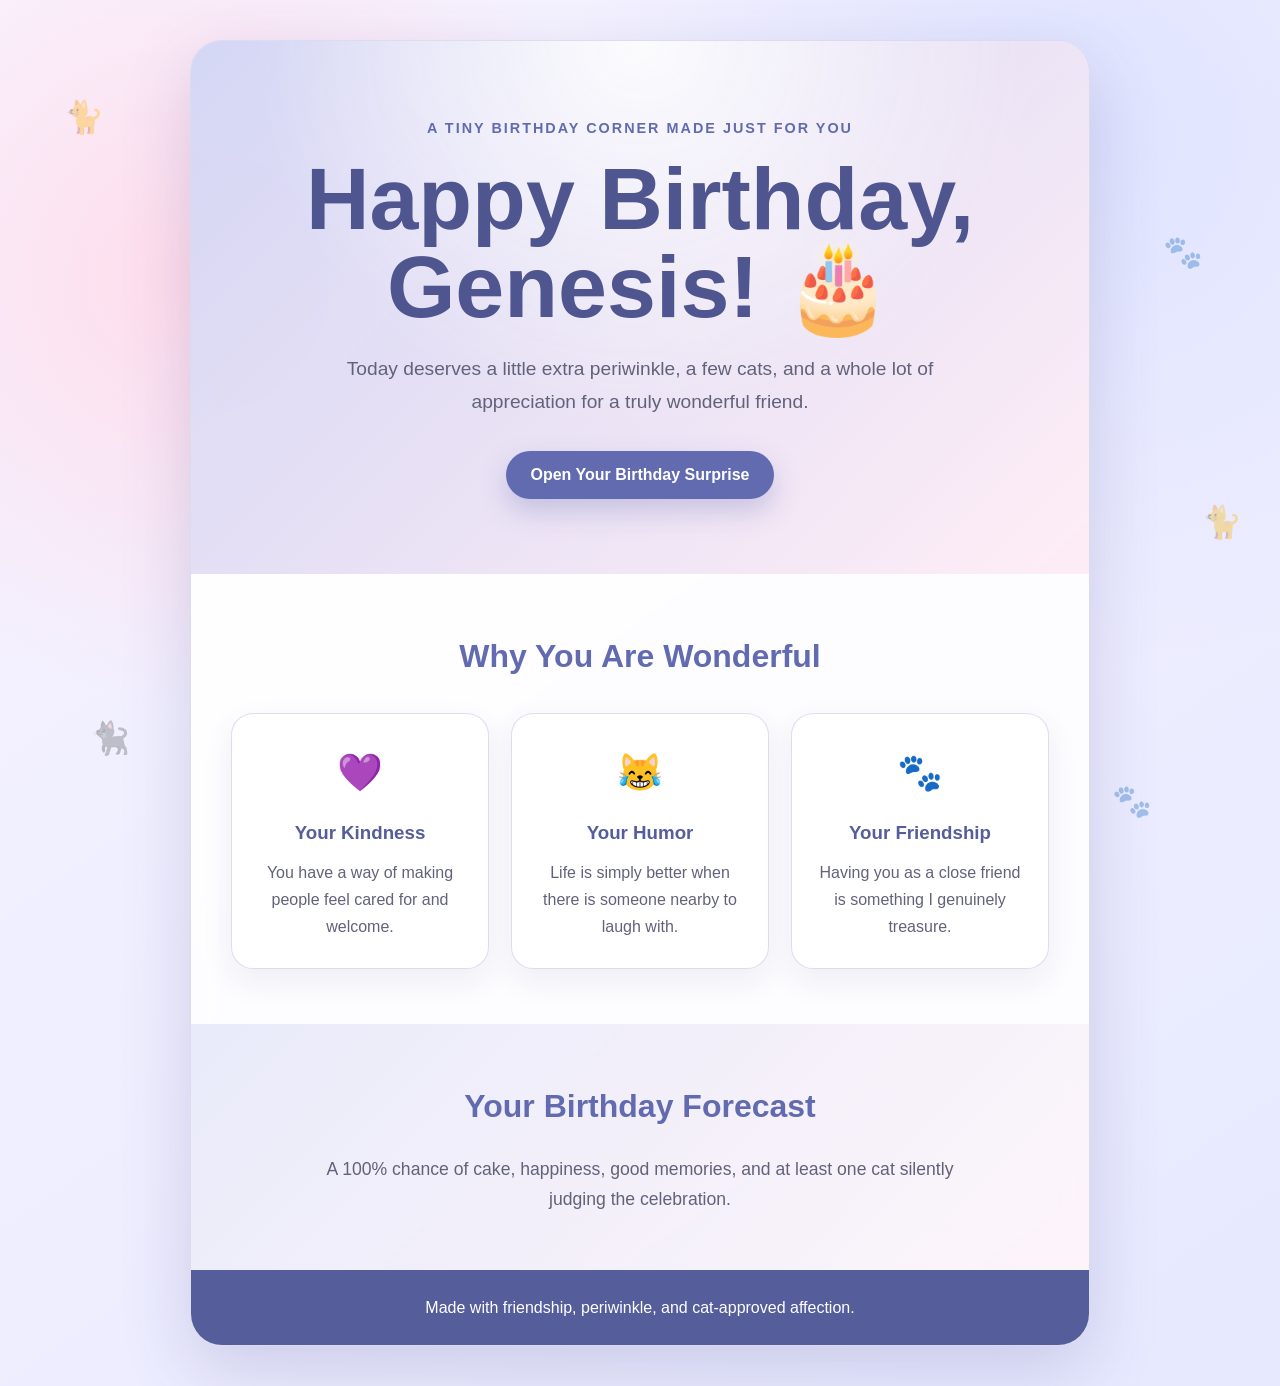
==== genesis/index.html @ 80a0580d "feat: add Genesis birthday dedication page" ====
<!DOCTYPE html>
<html lang="en">
<head>
  <meta charset="UTF-8" />
  <meta name="viewport" content="width=device-width, initial-scale=1.0" />

  <title>Happy Birthday, Genesis!</title>

  <link rel="stylesheet" href="style.css" />
</head>

<body>

  <div class="floating-cats" aria-hidden="true">
    <span>🐈</span>
    <span>🐾</span>
    <span>🐈‍⬛</span>
    <span>🐾</span>
    <span>🐈</span>
  </div>

  <main class="birthday-card">

    <section class="hero">
      <p class="eyebrow">A tiny birthday corner made just for you</p>

      <h1>Happy Birthday, Genesis! 🎂</h1>

      <p class="intro">
        Today deserves a little extra periwinkle, a few cats,
        and a whole lot of appreciation for a truly wonderful friend.
      </p>

      <button id="surprise-button" type="button">
        Open Your Birthday Surprise
      </button>
    </section>

    <section id="surprise-message" class="surprise hidden">
      <div class="cat-icon">🐈‍⬛</div>

      <h2>A Note for You</h2>

      <p>
        Genesis, I am extremely grateful that I was able to meet you
        and keep you close as such a great friend.
      </p>

      <p>
        You bring kindness, laughter, and your own special energy into
        the lives of the people around you. Knowing you has made my life
        brighter, and I hope today reminds you how appreciated you truly are.
      </p>

      <p>
        Thank you for being someone I can laugh with, talk to, and count on.
        I hope this new year of your life brings you happiness, peaceful moments,
        unforgettable memories, and possibly an unreasonable number of cats.
      </p>

      <p class="closing">
        Happy birthday, Genesis. I am very lucky to call you my friend. 💜
      </p>
    </section>

    <section class="reasons">
      <h2>Why You Are Wonderful</h2>

      <div class="reason-grid">

        <article class="reason-card">
          <span>💜</span>
          <h3>Your Kindness</h3>
          <p>
            You have a way of making people feel cared for and welcome.
          </p>
        </article>

        <article class="reason-card">
          <span>😹</span>
          <h3>Your Humor</h3>
          <p>
            Life is simply better when there is someone nearby to laugh with.
          </p>
        </article>

        <article class="reason-card">
          <span>🐾</span>
          <h3>Your Friendship</h3>
          <p>
            Having you as a close friend is something I genuinely treasure.
          </p>
        </article>

      </div>
    </section>

    <section class="birthday-wish">
      <h2>Your Birthday Forecast</h2>

      <p>
        A 100% chance of cake, happiness, good memories,
        and at least one cat silently judging the celebration.
      </p>
    </section>

    <footer>
      <p>Made with friendship, periwinkle, and cat-approved affection.</p>
    </footer>

  </main>

  <script src="script.js"></script>
</body>
</html>
---- genesis/style.css ----
:root {
  --periwinkle: #9fa8e8;
  --periwinkle-light: #dfe3ff;
  --periwinkle-dark: #626bb0;

  --pink-soft: #ffddec;
  --cream: #fffaf5;

  --text-main: #303044;
  --text-muted: #62627a;

  --card-bg: rgba(255, 255, 255, 0.88);
  --border: rgba(98, 107, 176, 0.22);

  --shadow: 0 24px 70px rgba(80, 75, 140, 0.2);
}

* {
  box-sizing: border-box;
  margin: 0;
  padding: 0;
}

html {
  scroll-behavior: smooth;
}

body {
  min-height: 100vh;
  padding: 40px 20px;

  background:
    radial-gradient(circle at 15% 20%, var(--pink-soft), transparent 28%),
    radial-gradient(circle at 85% 10%, var(--periwinkle-light), transparent 32%),
    linear-gradient(145deg, #f8f4ff, #e6e9ff);

  color: var(--text-main);
  font-family: Arial, sans-serif;
  line-height: 1.7;
  overflow-x: hidden;
}

.birthday-card {
  position: relative;
  z-index: 2;

  width: min(900px, 100%);
  margin: 0 auto;

  background: var(--card-bg);
  border: 1px solid var(--border);
  border-radius: 32px;
  box-shadow: var(--shadow);
  overflow: hidden;
  backdrop-filter: blur(12px);
}

.hero {
  padding: 75px 40px;
  text-align: center;

  background:
    radial-gradient(circle at top, rgba(255, 255, 255, 0.9), transparent 55%),
    linear-gradient(135deg, rgba(159, 168, 232, 0.45), rgba(255, 221, 236, 0.5));
}

.eyebrow {
  margin-bottom: 15px;

  color: var(--periwinkle-dark);
  font-size: 0.9rem;
  font-weight: bold;
  letter-spacing: 2px;
  text-transform: uppercase;
}

h1 {
  margin-bottom: 22px;

  color: #4f568f;
  font-size: clamp(2.7rem, 8vw, 5.5rem);
  line-height: 1;
}

.intro {
  max-width: 650px;
  margin: 0 auto 32px;

  color: var(--text-muted);
  font-size: 1.2rem;
}

button {
  border: none;
  border-radius: 999px;
  padding: 15px 24px;

  background: var(--periwinkle-dark);
  color: white;

  font-size: 1rem;
  font-weight: bold;
  cursor: pointer;

  box-shadow: 0 12px 28px rgba(98, 107, 176, 0.3);
  transition:
    transform 0.2s ease,
    background 0.2s ease;
}

button:hover {
  background: #505994;
  transform: translateY(-3px);
}

.surprise,
.reasons,
.birthday-wish {
  padding: 55px 40px;
}

.surprise {
  text-align: center;
  background: var(--cream);
  border-top: 1px solid var(--border);
  border-bottom: 1px solid var(--border);
}

.surprise.hidden {
  display: none;
}

.surprise.revealed {
  animation: reveal-message 0.7s ease;
}

.cat-icon {
  margin-bottom: 12px;
  font-size: 3.5rem;
}

h2 {
  margin-bottom: 22px;

  color: var(--periwinkle-dark);
  font-size: 2rem;
}

.surprise p {
  max-width: 700px;
  margin: 0 auto 18px;
  font-size: 1.08rem;
}

.closing {
  color: #505994;
  font-weight: bold;
}

.reasons {
  text-align: center;
}

.reason-grid {
  display: grid;
  grid-template-columns: repeat(3, 1fr);
  gap: 22px;
  margin-top: 30px;
}

.reason-card {
  padding: 28px 22px;

  background: white;
  border: 1px solid var(--border);
  border-radius: 22px;

  box-shadow: 0 12px 30px rgba(80, 75, 140, 0.09);
}

.reason-card span {
  display: block;
  margin-bottom: 12px;
  font-size: 2.3rem;
}

.reason-card h3 {
  margin-bottom: 10px;
  color: #555d9b;
}

.reason-card p {
  color: var(--text-muted);
}

.birthday-wish {
  text-align: center;
  background: linear-gradient(
    135deg,
    rgba(159, 168, 232, 0.22),
    rgba(255, 221, 236, 0.28)
  );
}

.birthday-wish p {
  max-width: 650px;
  margin: 0 auto;
  color: var(--text-muted);
  font-size: 1.1rem;
}

footer {
  padding: 24px;
  text-align: center;

  background: #555d9b;
  color: white;
}

.floating-cats span {
  position: fixed;
  z-index: 1;

  font-size: 2rem;
  opacity: 0.35;

  animation: float-cat 8s ease-in-out infinite;
}

.floating-cats span:nth-child(1) {
  top: 10%;
  left: 5%;
}

.floating-cats span:nth-child(2) {
  top: 25%;
  right: 6%;
  animation-delay: 1s;
}

.floating-cats span:nth-child(3) {
  bottom: 15%;
  left: 7%;
  animation-delay: 2s;
}

.floating-cats span:nth-child(4) {
  bottom: 8%;
  right: 10%;
  animation-delay: 3s;
}

.floating-cats span:nth-child(5) {
  top: 55%;
  right: 3%;
  animation-delay: 4s;
}

@keyframes float-cat {
  0%,
  100% {
    transform: translateY(0) rotate(-4deg);
  }

  50% {
    transform: translateY(-18px) rotate(4deg);
  }
}

@keyframes reveal-message {
  from {
    opacity: 0;
    transform: translateY(20px);
  }

  to {
    opacity: 1;
    transform: translateY(0);
  }
}

@media (max-width: 720px) {
  body {
    padding: 18px;
  }

  .hero,
  .surprise,
  .reasons,
  .birthday-wish {
    padding: 45px 24px;
  }

  .reason-grid {
    grid-template-columns: 1fr;
  }

  .birthday-card {
    border-radius: 24px;
  }
}
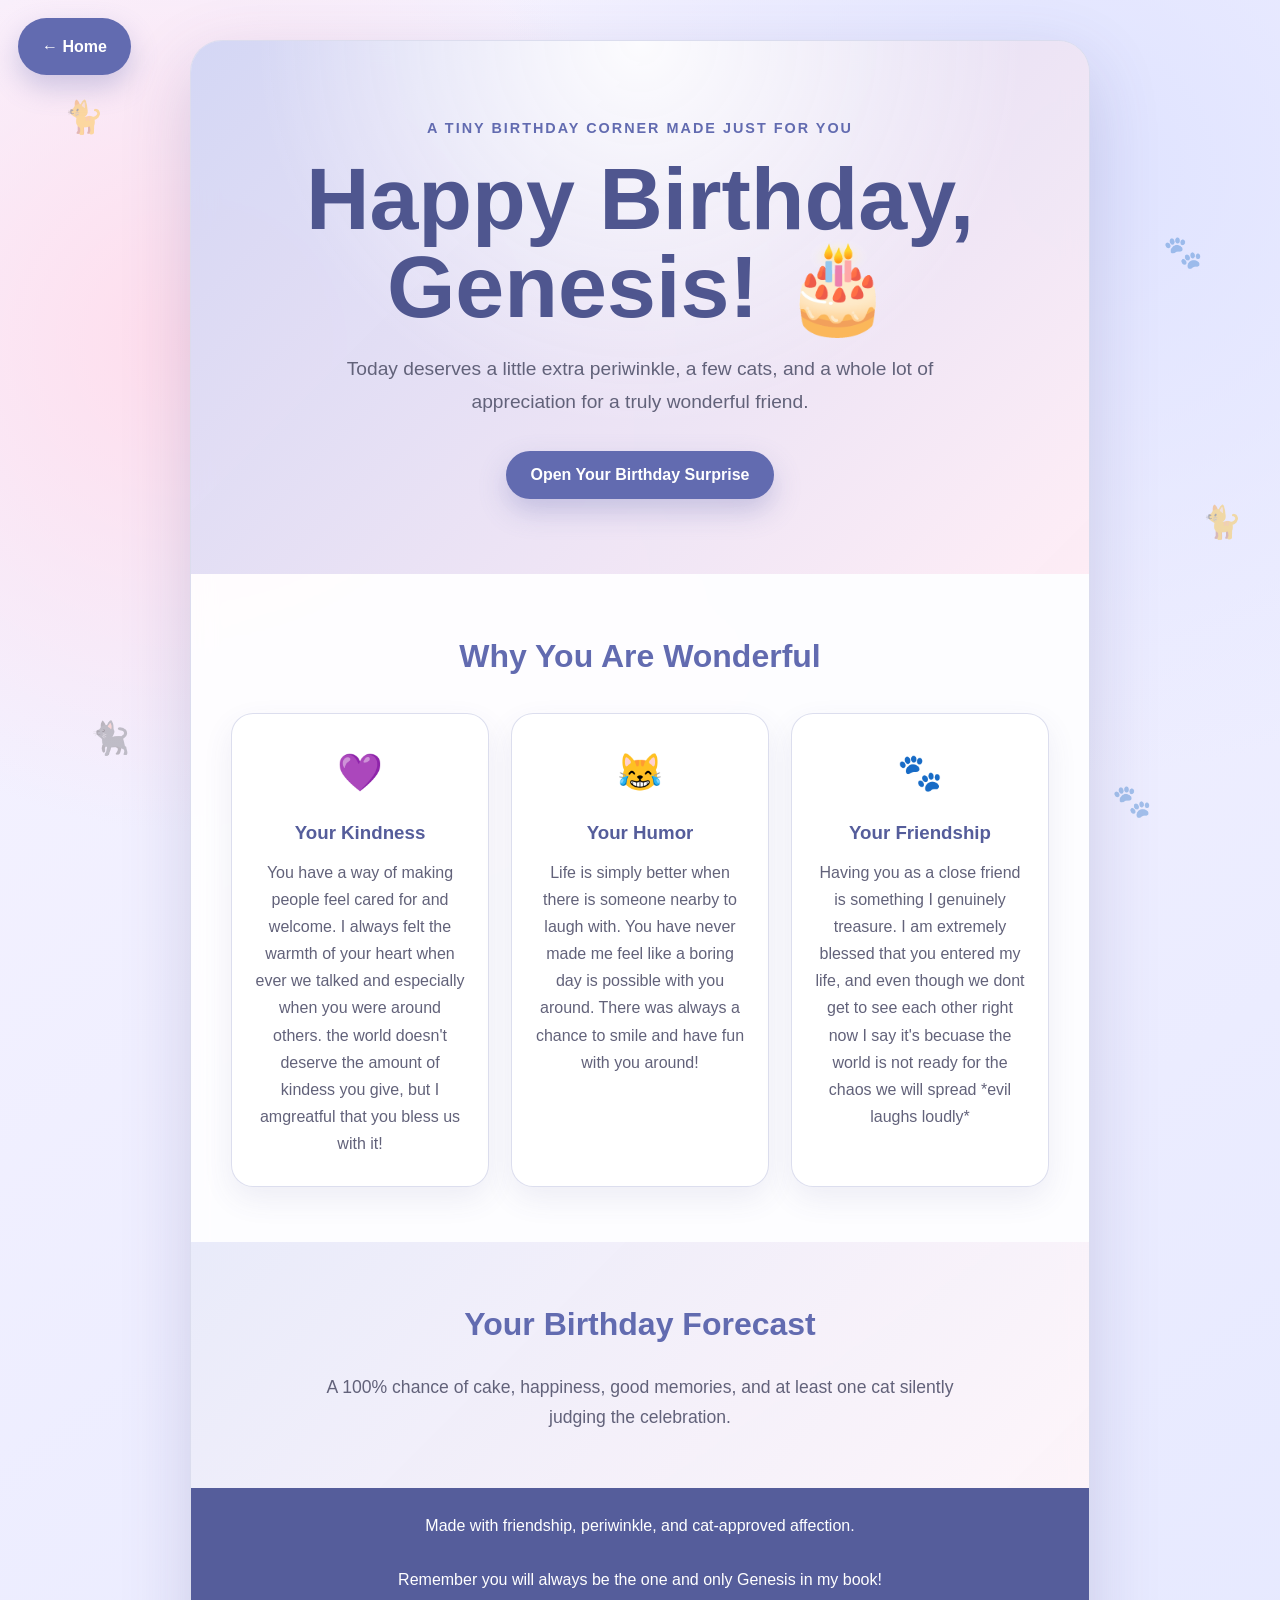
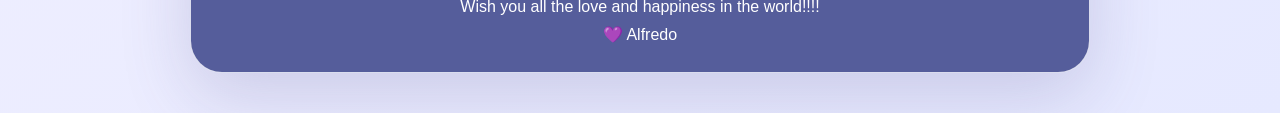
==== commit 7cd58628: "fix: update Genesis birthday page styling" ====
--- a/genesis/index.html
+++ b/genesis/index.html
@@ -10,6 +10,10 @@
 </head>
 
 <body>
+
+  <a class="home-link" href="https://pixelgrove.me/" aria-label="Return to the Pixelgrove homepage">
+    <span aria-hidden="true">&larr;</span> Home
+  </a>
 
   <div class="floating-cats" aria-hidden="true">
     <span>🐈</span>
@@ -43,7 +47,7 @@
 
       <p>
         Genesis, I am extremely grateful that I was able to meet you
-        and keep you close as such a great friend.
+        and keep you close as such a great friend. Words can not express how grateful I am!
       </p>
 
       <p>
@@ -55,7 +59,7 @@
       <p>
         Thank you for being someone I can laugh with, talk to, and count on.
         I hope this new year of your life brings you happiness, peaceful moments,
-        unforgettable memories, and possibly an unreasonable number of cats.
+        unforgettable memories, and is full with love from everyone around you.
       </p>
 
       <p class="closing">
@@ -72,7 +76,7 @@
           <span>💜</span>
           <h3>Your Kindness</h3>
           <p>
-            You have a way of making people feel cared for and welcome.
+            You have a way of making people feel cared for and welcome. I always felt the warmth of your heart when ever we talked and especially when you were around others. the world doesn't deserve the amount of kindess you give, but I amgreatful that you bless us with it!
           </p>
         </article>
 
@@ -80,7 +84,7 @@
           <span>😹</span>
           <h3>Your Humor</h3>
           <p>
-            Life is simply better when there is someone nearby to laugh with.
+            Life is simply better when there is someone nearby to laugh with. You have never made me feel like a boring day is possible with you around. There was always a chance to smile and have fun with you around!
           </p>
         </article>
 
@@ -88,7 +92,7 @@
           <span>🐾</span>
           <h3>Your Friendship</h3>
           <p>
-            Having you as a close friend is something I genuinely treasure.
+            Having you as a close friend is something I genuinely treasure. I am extremely blessed that you entered my life, and even though we dont get to see each other right now I say it's becuase the world is not ready for the chaos we will spread *evil laughs loudly*
           </p>
         </article>
 
@@ -106,10 +110,14 @@
 
     <footer>
       <p>Made with friendship, periwinkle, and cat-approved affection.</p>
+      <br>
+      <p>Remember you will always be the one and only Genesis in my book!</p>
+      <p>Wish you all the love and happiness in the world!!!! </p>
+      <p>💜 Alfredo</p>
     </footer>
 
   </main>
 
   <script src="script.js"></script>
 </body>
-</html>+</html>
--- a/genesis/style.css
+++ b/genesis/style.css
@@ -38,6 +38,38 @@
   font-family: Arial, sans-serif;
   line-height: 1.7;
   overflow-x: hidden;
+}
+
+.home-link {
+  position: fixed;
+  top: 18px;
+  left: 18px;
+  z-index: 10;
+
+  padding: 15px 24px;
+  border: none;
+  border-radius: 999px;
+
+  background: var(--periwinkle-dark);
+  color: white;
+  font-size: 1rem;
+  font-weight: bold;
+  text-decoration: none;
+
+  box-shadow: 0 12px 28px rgba(98, 107, 176, 0.3);
+  transition:
+    background 0.2s ease,
+    transform 0.2s ease;
+}
+
+.home-link:hover {
+  background: #505994;
+  transform: translateY(-3px);
+}
+
+.home-link:focus-visible {
+  outline: 3px solid rgba(98, 107, 176, 0.35);
+  outline-offset: 3px;
 }
 
 .birthday-card {
@@ -298,4 +330,4 @@
   .birthday-card {
     border-radius: 24px;
   }
-}+}
